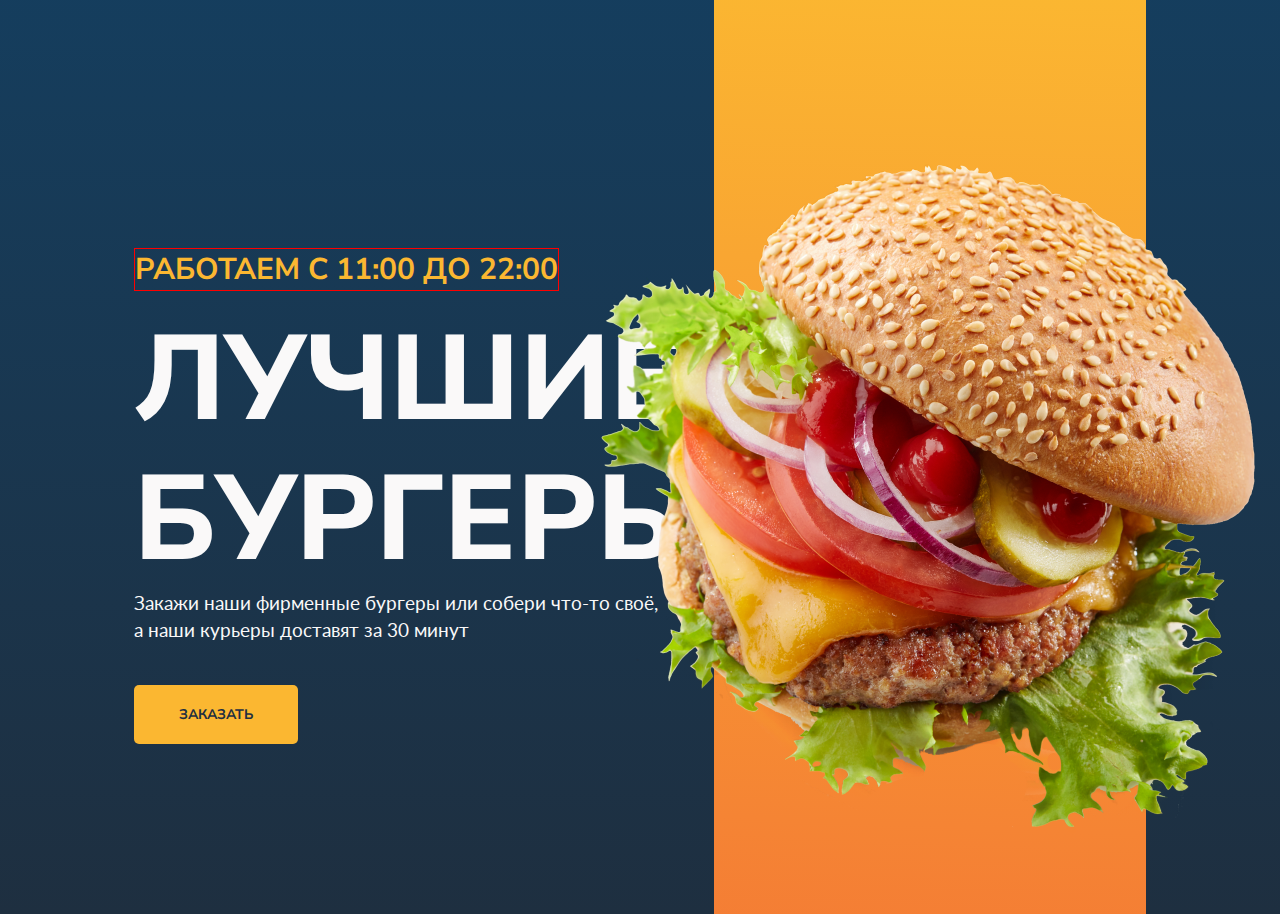
==== burger-1/index.html @ 3ab907a1 "head" ====
<!DOCTYPE html>
<html lang="ru">
<head>
    <meta charset="UTF-8">
    <meta http-equiv="X-UA-Compatible" content="IE=edge">
    <meta name="viewport" content="width=device-width, initial-scale=1.0">
    <title>Burger</title>
    <link rel="preconnect" href="https://fonts.googleapis.com">
    <link rel="preconnect" href="https://fonts.gstatic.com" crossorigin>
    <link href="https://fonts.googleapis.com/css2?family=Lato&family=Nunito+Sans:wght@700;800&display=swap" rel="stylesheet"> 
    <link rel="stylesheet" href="./style/main.css">
</head>
<body>
    <div class="main">
        <div class="container">
            <div class='text'>
                <h1 class='title'>
                    <span>работаем с 11:00 до 22:00</span>
                    Лучшие бургеры
                </h1>
                <p>Закажи наши фирменные бургеры или собери что-то своё, а&nbspнаши курьеры доставят&nbspза&nbsp30 минут</p>
                <a href="#">заказать</a>
            </div>
            <div class="visual">
                <div class="bg">
                    <img src="./images/burger-logo.png" alt="burger-logo">
                </div>
            </div>
        </div>
    </div>
</body>
</html>
---- burger-1/style/main.css ----
* {
    margin: 0;
    padding: 0;
}

body {
    font-family: 'Nunito Sans', sans-serif;
}

.main {
    background: linear-gradient(180deg, #0C4C7B -100%, #1E2F40 100%);
    display: flex;
}

.container {
    max-width: 1180px;
    margin: 0 auto;
    display: flex;
    justify-content: center;
    height: 100%;
}

.text {
    color: #FAF9F9;
    flex: 0 0 580px;
    padding: 170px 0;
}

img {
    width: 829px;
    height: 861px;
    position: absolute;
    vertical-align: top;
    margin: 0 auto;
}

h1 {
    font-size: 120px;
    font-weight: 800;
    text-transform: uppercase;
    line-height: 140px;
    display: block;
}

h1 span {
    color: #FBB731;
    font-size: 30px;
    font-weight: 700;
    line-height: 38px;
    margin-bottom: 10px;
    margin-top: 0px;
    border: 1px solid red;
}

p {
    font-family: 'Lato', sans-serif;
    font-size: 19px;
    line-height: 140%;
    margin-bottom: 42px;
}

a {
    color: #1E2F40;
    background-color: #FBB731;
    border-radius: 5px;
    text-decoration: none;
    padding: 20px 45px;
    display: inline-block;
    text-transform: uppercase;
    font-size: 14px;
    font-weight: 700;
}

.visual {
    display: flex;
    flex-grow: 1;
    justify-content: flex-end;
    position: relative;
}

.bg {
    width: 432px;
    height: 100%;
    background: linear-gradient(2.42deg, #F37335 -19.6%, #FBB731 100.79%, #FDC830 100.79%);
    display: flex;
    justify-content: center;
    align-items: center;
}
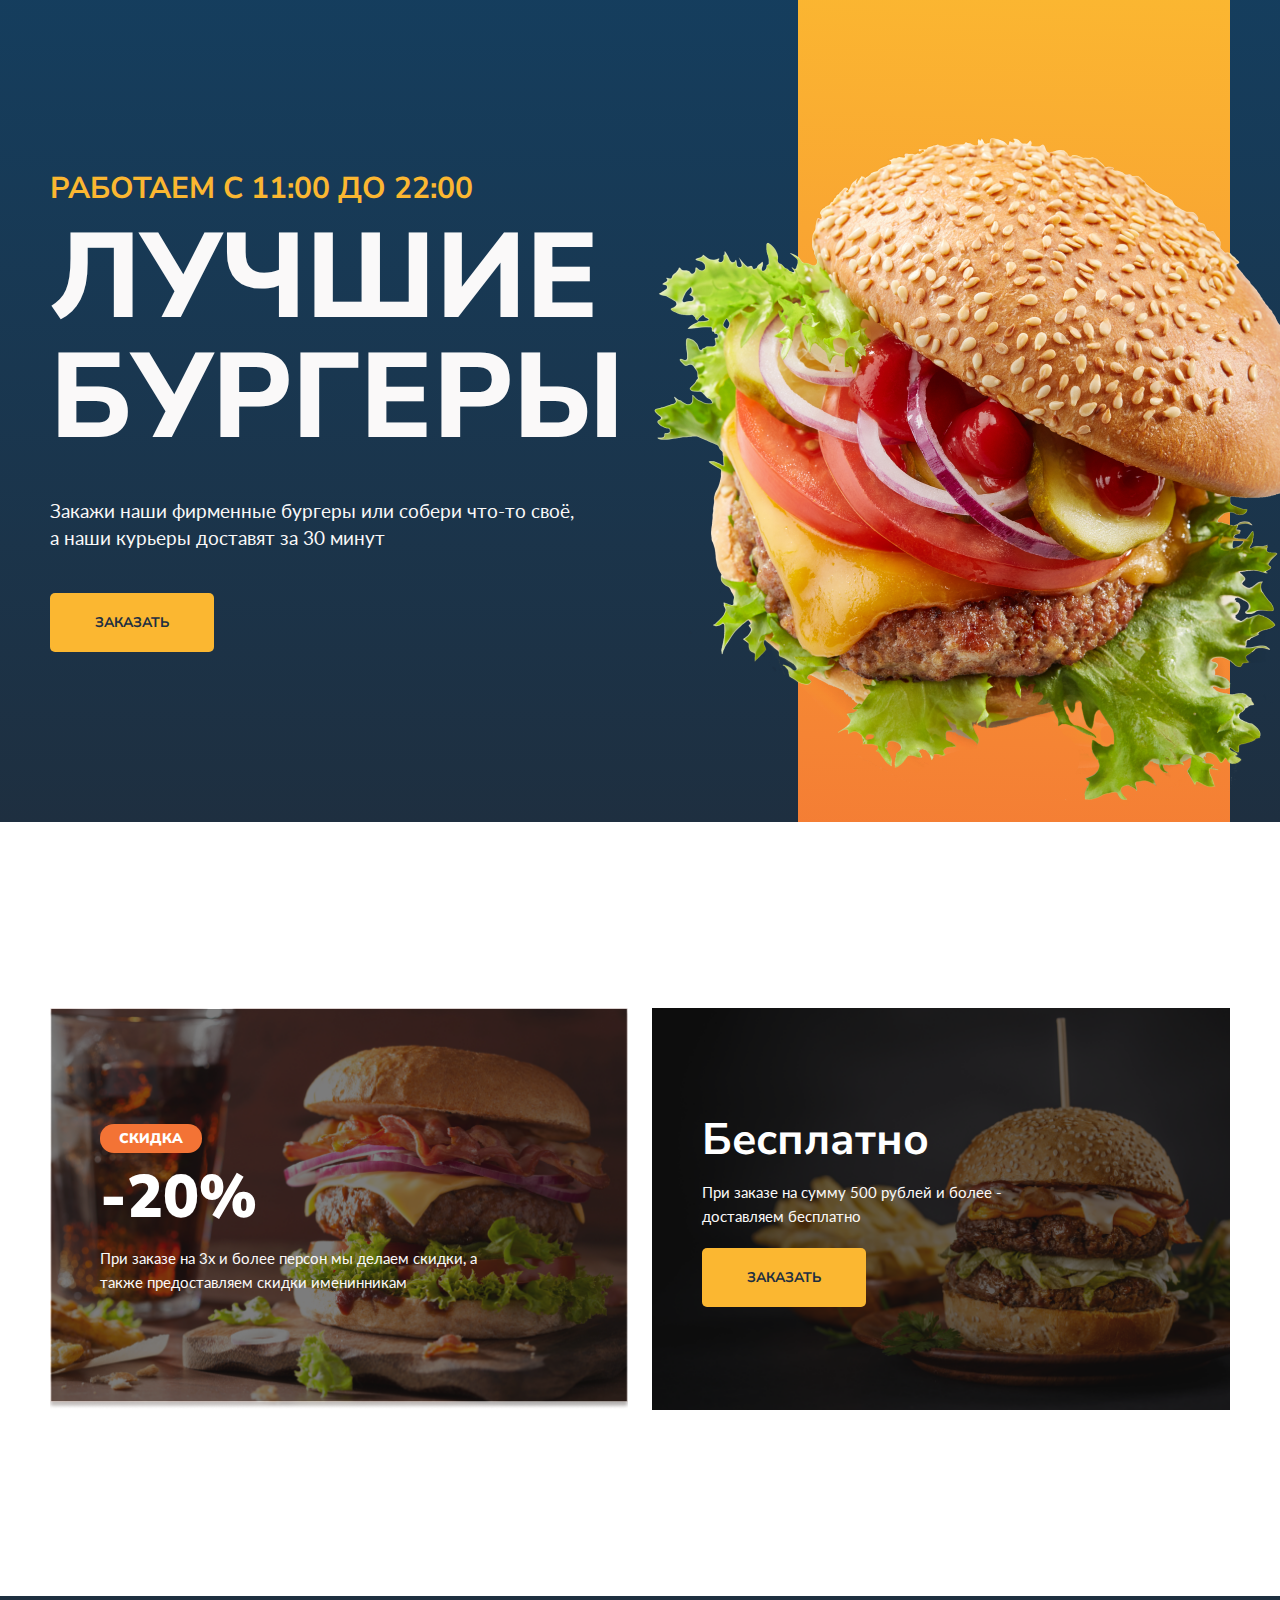
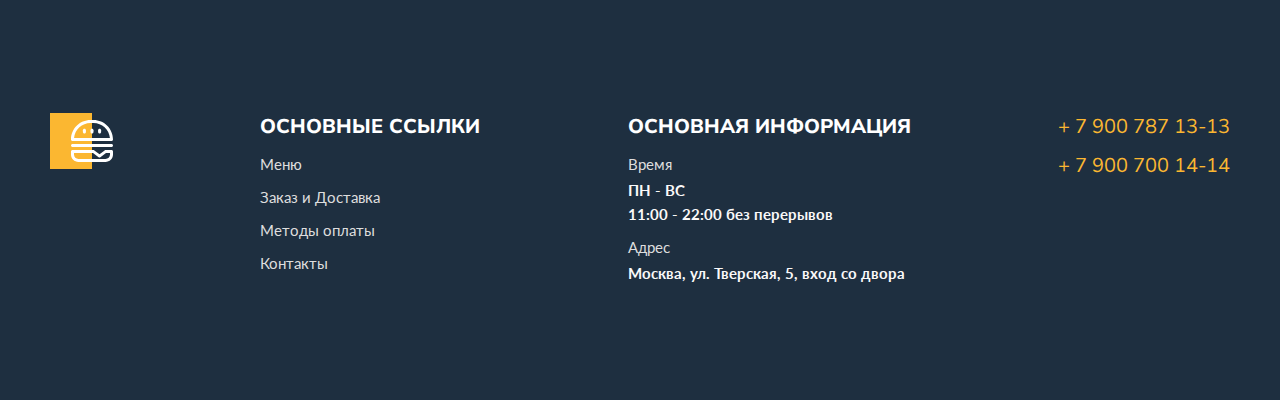
==== commit 09eec7a2: "done" ====
--- a/burger-1/index.html
+++ b/burger-1/index.html
@@ -28,5 +28,55 @@
             </div>
         </div>
     </div>
+    <div class="promo">
+        <div class="container">
+            <div class="promo-left">
+                <p class="sale">Скидка</p>
+                <p class="cost">-20%</p>
+                <p class="description">При заказе на 3х и более персон мы делаем скидки, а также предоставляем скидки именинникам</p>
+            </div>
+            <div class="promo-right">
+                <p class="free">Бесплатно</p>
+                <p class="description">При заказе на сумму 500 рублей и более - доставляем бесплатно</p>
+                <a href="#">заказать</a>
+            </div>
+        </div>
+    </div>
+    <div class="footer">
+        <div class="container">
+            <div class="item">
+                <img class="logo" src="images/logo.svg" alt="Logo">
+            </div>
+            <div class="item">
+                <h2>основные ссылки</h2>
+                <ul>
+                    <li><a href="">Меню</a></li>
+                    <li><a href="">Заказ и Доставка</a></li>
+                    <li><a href="">Методы оплаты</a></li>
+                    <li><a href="">Контакты</a></li>
+                </ul>
+            </div>
+            <div class="item">
+                <h2>основная информация</h2>
+                <ul>
+                    <li>
+                        <span>Время</span>
+                        ПН - ВС <br>
+                        11:00 - 22:00 без перерывов
+                    </li>
+                    <li>
+                        <span>Адрес</span>
+                        Москва, ул. Тверская, 5, вход со двора
+                    </li>
+                </ul>
+            </div>
+            <div class="tel">
+                <ul>
+                    <li>+ 7 900 787 13-13</li>
+                    <li>+ 7 900 700 14-14</li>
+                </ul>
+            </div>
+        </div>
+    </div>
 </body>
 </html>--- a/burger-1/style/main.css
+++ b/burger-1/style/main.css
@@ -2,64 +2,47 @@
     margin: 0;
     padding: 0;
 }
-
 body {
     font-family: 'Nunito Sans', sans-serif;
 }
-
 .main {
     background: linear-gradient(180deg, #0C4C7B -100%, #1E2F40 100%);
-    display: flex;
 }
-
 .container {
     max-width: 1180px;
     margin: 0 auto;
     display: flex;
-    justify-content: center;
-    height: 100%;
+    justify-content: space-between;
 }
-
 .text {
     color: #FAF9F9;
     flex: 0 0 580px;
-    padding: 170px 0;
+    padding-top: 170px;
+    padding-bottom: 170px;
 }
-
-img {
-    width: 829px;
-    height: 861px;
-    position: absolute;
-    vertical-align: top;
-    margin: 0 auto;
-}
-
 h1 {
     font-size: 120px;
     font-weight: 800;
     text-transform: uppercase;
-    line-height: 140px;
-    display: block;
+    line-height: 120px;
+    margin-bottom: 40px;
 }
-
 h1 span {
     color: #FBB731;
     font-size: 30px;
     font-weight: 700;
     line-height: 38px;
+    display: block;
     margin-bottom: 10px;
-    margin-top: 0px;
-    border: 1px solid red;
 }
-
-p {
+.text p {
     font-family: 'Lato', sans-serif;
     font-size: 19px;
-    line-height: 140%;
+    line-height: 1.4;
     margin-bottom: 42px;
 }
-
-a {
+.main a,
+.promo a {
     color: #1E2F40;
     background-color: #FBB731;
     border-radius: 5px;
@@ -70,19 +53,123 @@
     font-size: 14px;
     font-weight: 700;
 }
-
 .visual {
+    flex-grow: 1;
     display: flex;
-    flex-grow: 1;
     justify-content: flex-end;
     position: relative;
 }
-
 .bg {
     width: 432px;
     height: 100%;
     background: linear-gradient(2.42deg, #F37335 -19.6%, #FBB731 100.79%, #FDC830 100.79%);
-    display: flex;
-    justify-content: center;
-    align-items: center;
+}
+.main img {
+    width: 829px;
+    position: absolute;
+    right: -168px;
+}
+.promo {
+    padding-top: 186px;
+    padding-bottom: 186px;
+}
+.promo-left,
+.promo-right {
+    flex: 0 0 49%;
+    color: #fff;
+    box-sizing: border-box;
+    background-repeat: no-repeat;
+    background-size: cover;
+    background-position: center;
+}
+.promo-left {
+    background-image: url(../images/Banner1.png);
+    padding: 116px 50px;
+}
+.promo-right {
+    background-image: url(../images/Banner2.png);
+    padding: 102px 50px;
+}
+.sale {
+    font-size: 14px;
+    font-weight: 900;
+    background: #F37335;
+    padding: 5px 19px;
+    border-radius: 14px;
+    display: inline-block;
+    text-transform: uppercase;
+    margin-bottom: 3px;
+}
+.cost {
+    font-size: 60px;
+    font-weight: 900;
+    margin-bottom: 8px;
+}
+.description {
+    font-family: 'Lato', sans-serif;
+    color: #FAF9F9;
+    font-size: 15px;
+    line-height: 24px;
+}
+.promo-left .description {
+    max-width: 392px;
+}
+.promo-right .description {
+    max-width: 300px;
+    margin-bottom: 20px;
+}
+.free {
+    font-size: 44px;
+    font-weight: 700;
+    margin-bottom: 10px;
+}
+.footer {
+    background: #1E2F40;
+    color: #fff;
+    padding-top: 117px;
+    padding-bottom: 106px;
+}
+
+.logo {
+    width: 63px;
+    height: 56px;
+}
+.item {
+    flex: 0 0 auto;
+}
+.item h2 {
+    font-size: 20px;
+    font-weight: 800;
+    text-transform: uppercase;
+    margin-bottom: 12px;
+}
+.item ul,
+.tel ul {
+    list-style-type: none;
+}
+.item li {
+    margin-bottom: 9px;
+    font-family: 'Lato', sans-serif;
+    font-size: 15px;
+    color: #FAF9F9;
+    font-weight: 700;
+    line-height: 24px;
+}
+.item a {
+    color: #DEDEDE;
+    text-decoration: none;
+    font-weight: 400;
+}
+.item span {
+    color: #DEDEDE;
+    display: block;
+    font-weight: 400;
+    margin-bottom: 2px;
+}
+.tel ul {
+    font-size: 20px;
+    color: #FBB731;
+}
+.tel li {
+    margin-bottom: 12px;
 }